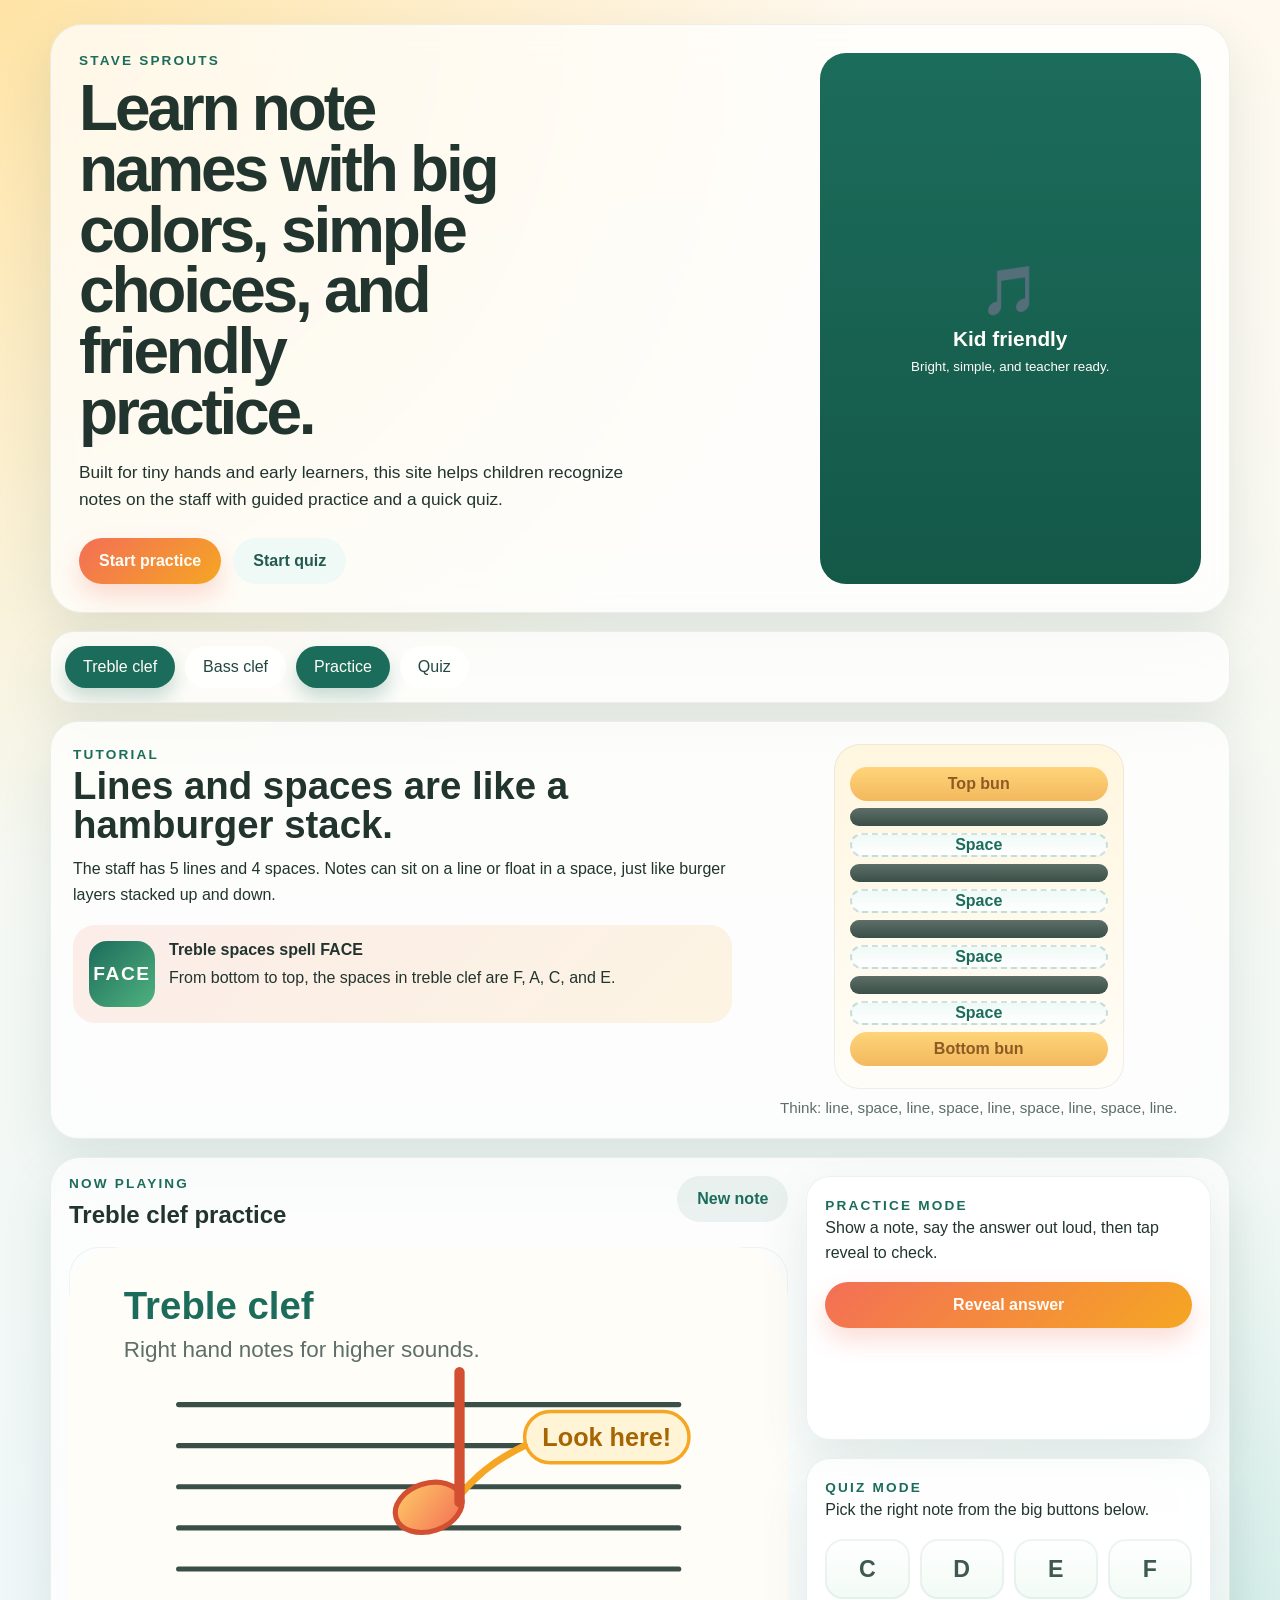
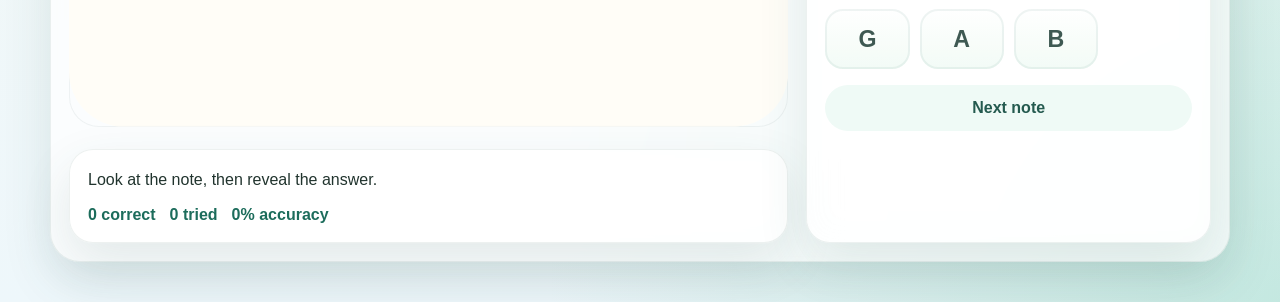
==== stave/index.html @ 457db8d5 "Add Stave Sprouts under /stave" ====
<!doctype html>
<html lang="en">
  <head>
    <meta charset="UTF-8" />
    <meta name="viewport" content="width=device-width, initial-scale=1.0" />
    <meta name="theme-color" content="#1c6c5b" />
    <meta
      name="description"
      content="A playful note-recognition website for young piano learners."
    />
    <title>Stave Sprouts</title>
    <link rel="stylesheet" href="./styles.css" />
  </head>
  <body>
    <main class="shell">
      <section class="hero-card">
        <div class="hero-copy">
          <p class="eyebrow">Stave Sprouts</p>
          <h1>Learn note names with big colors, simple choices, and friendly practice.</h1>
          <p class="lede">
            Built for tiny hands and early learners, this site helps children recognize notes on the staff with guided practice and a quick quiz.
          </p>
          <div class="hero-actions">
            <button type="button" class="primary-button" id="start-practice-home">Start practice</button>
            <button type="button" class="secondary-button" id="start-quiz-home">Start quiz</button>
          </div>
        </div>
        <div class="hero-badge">
          <span>🎵</span>
          <strong>Kid friendly</strong>
          <small>Bright, simple, and teacher ready.</small>
        </div>
      </section>

      <section class="mode-bar" aria-label="Learning modes">
        <button type="button" class="chip chip-active" id="treble-chip">Treble clef</button>
        <button type="button" class="chip" id="bass-chip">Bass clef</button>
        <button type="button" class="chip chip-active" id="practice-chip">Practice</button>
        <button type="button" class="chip" id="quiz-chip">Quiz</button>
      </section>

      <section class="tutorial-card" aria-labelledby="tutorial-title">
        <div class="tutorial-copy">
          <p class="panel-label">Tutorial</p>
          <h2 id="tutorial-title">Lines and spaces are like a hamburger stack.</h2>
          <p>
            The staff has 5 lines and 4 spaces. Notes can sit on a line or float in a space, just like burger layers stacked up and down.
          </p>
          <div class="tutorial-tip">
            <span class="tip-badge">FACE</span>
            <div>
              <strong>Treble spaces spell FACE</strong>
              <p>From bottom to top, the spaces in treble clef are F, A, C, and E.</p>
            </div>
          </div>
        </div>

        <div class="tutorial-visuals">
          <div class="cartoon-stack" aria-hidden="true">
            <div class="stack-item stack-top">Top bun</div>
            <div class="stack-item stack-line">Line</div>
            <div class="stack-item stack-space">Space</div>
            <div class="stack-item stack-line">Line</div>
            <div class="stack-item stack-space">Space</div>
            <div class="stack-item stack-line">Line</div>
            <div class="stack-item stack-space">Space</div>
            <div class="stack-item stack-line">Line</div>
            <div class="stack-item stack-space">Space</div>
            <div class="stack-item stack-bottom">Bottom bun</div>
          </div>
          <p class="tutorial-caption">Think: line, space, line, space, line, space, line, space, line.</p>
        </div>
      </section>

      <section class="workspace">
        <div class="board-panel">
          <div class="panel-header">
            <div>
              <p class="panel-label">Now playing</p>
              <h2 id="mode-title">Choose practice or quiz</h2>
            </div>
            <button type="button" class="ghost-button" id="next-note" disabled>New note</button>
          </div>

          <div id="board-stage"></div>

          <div class="status-card" aria-live="polite">
            <p id="message">Tap a note to start the game.</p>
            <div class="score-row" id="score-row">
              <span>0 correct</span>
              <span>0 tried</span>
              <span>0% accuracy</span>
            </div>
          </div>
        </div>

        <aside class="side-panel">
          <div class="panel-block">
            <p class="panel-label">Practice mode</p>
            <p>Show a note, say the answer out loud, then tap reveal to check.</p>
            <button type="button" class="primary-button full" id="reveal-answer" disabled>Reveal answer</button>
          </div>

          <div class="panel-block">
            <p class="panel-label">Quiz mode</p>
            <p>Pick the right note from the big buttons below.</p>
            <div class="answer-grid" id="answer-grid" aria-label="Note answers"></div>
            <button type="button" class="secondary-button full" id="next-note-quiz" disabled>Next note</button>
          </div>
        </aside>
      </section>
    </main>

    <script type="module" src="./app.js"></script>
  </body>
</html>
---- stave/styles.css ----
:root {
  color-scheme: light;
  font-family: 'Trebuchet MS', 'Comic Sans MS', 'Segoe UI', sans-serif;
  color: #21342e;
  background:
    radial-gradient(circle at top left, rgba(255, 210, 105, 0.55), transparent 38%),
    radial-gradient(circle at bottom right, rgba(118, 204, 175, 0.35), transparent 32%),
    linear-gradient(180deg, #fff9ef 0%, #f3f8f4 55%, #eef7fb 100%);
}

* {
  box-sizing: border-box;
}

body {
  margin: 0;
  min-width: 320px;
  min-height: 100vh;
  background: transparent;
}

button {
  font: inherit;
}

.shell {
  width: min(1180px, calc(100% - 32px));
  margin: 0 auto;
  padding: 24px 0 40px;
}

.hero-card,
.workspace,
.mode-bar,
.panel-block,
.status-card {
  backdrop-filter: blur(16px);
  background: rgba(255, 255, 255, 0.72);
  border: 1px solid rgba(35, 76, 66, 0.08);
  box-shadow: 0 20px 50px rgba(47, 92, 80, 0.12);
}

.hero-card {
  display: grid;
  grid-template-columns: 1.7fr 0.9fr;
  gap: 20px;
  align-items: stretch;
  border-radius: 32px;
  padding: 28px;
}

.hero-copy h1 {
  margin: 0;
  max-width: 12ch;
  font-size: clamp(2.2rem, 5vw, 4.9rem);
  line-height: 0.95;
  letter-spacing: -0.05em;
}

.eyebrow,
.panel-label {
  margin: 0 0 10px;
  color: #1c6c5b;
  font-size: 0.85rem;
  font-weight: 800;
  letter-spacing: 0.16em;
  text-transform: uppercase;
}

.lede {
  max-width: 58ch;
  margin: 16px 0 0;
  font-size: 1.08rem;
  line-height: 1.6;
}

.hero-actions {
  display: flex;
  gap: 12px;
  margin-top: 24px;
  flex-wrap: wrap;
}

.primary-button,
.secondary-button,
.ghost-button,
.chip,
.answer-button {
  border: 0;
  cursor: pointer;
  transition: transform 160ms ease, box-shadow 160ms ease, background-color 160ms ease, opacity 160ms ease;
}

.primary-button,
.secondary-button,
.ghost-button {
  border-radius: 999px;
  padding: 14px 20px;
  font-weight: 800;
}

.primary-button {
  color: #fffdf8;
  background: linear-gradient(135deg, #f36f56, #f5a623);
  box-shadow: 0 12px 24px rgba(243, 111, 86, 0.24);
}

.secondary-button {
  color: #245a4f;
  background: #effaf6;
}

.ghost-button {
  color: #1c6c5b;
  background: rgba(28, 108, 91, 0.08);
}

.primary-button:hover,
.secondary-button:hover,
.ghost-button:hover,
.chip:hover,
.answer-button:hover {
  transform: translateY(-2px);
}

.primary-button:disabled,
.secondary-button:disabled,
.ghost-button:disabled,
.chip:disabled,
.answer-button:disabled {
  cursor: not-allowed;
  opacity: 0.55;
  transform: none;
}

.hero-badge {
  display: grid;
  place-content: center;
  gap: 8px;
  min-height: 100%;
  padding: 20px;
  border-radius: 26px;
  text-align: center;
  color: #fffdf8;
  background: linear-gradient(180deg, #1c6c5b 0%, #145848 100%);
}

.hero-badge span {
  font-size: 3rem;
}

.hero-badge strong {
  font-size: 1.3rem;
}

.mode-bar {
  display: flex;
  gap: 10px;
  margin-top: 18px;
  padding: 14px;
  border-radius: 24px;
  overflow-x: auto;
}

.tutorial-card {
  display: grid;
  grid-template-columns: 1.3fr 0.9fr;
  gap: 18px;
  margin-top: 18px;
  padding: 22px;
  border-radius: 28px;
  backdrop-filter: blur(16px);
  background: rgba(255, 255, 255, 0.74);
  border: 1px solid rgba(35, 76, 66, 0.08);
  box-shadow: 0 20px 50px rgba(47, 92, 80, 0.12);
}

.tutorial-copy h2 {
  margin: 0 0 12px;
  font-size: clamp(1.5rem, 3vw, 2.4rem);
  line-height: 1.02;
}

.tutorial-copy p {
  margin: 0;
  line-height: 1.6;
}

.tutorial-tip {
  display: flex;
  gap: 14px;
  align-items: start;
  margin-top: 18px;
  padding: 16px;
  border-radius: 22px;
  background: linear-gradient(135deg, rgba(243, 111, 86, 0.12), rgba(245, 166, 35, 0.12));
}

.tip-badge {
  display: grid;
  place-items: center;
  min-width: 66px;
  min-height: 66px;
  border-radius: 18px;
  color: #fffdf8;
  background: linear-gradient(135deg, #1c6c5b, #4fb27f);
  font-size: 1.2rem;
  font-weight: 900;
  letter-spacing: 0.08em;
}

.tutorial-tip strong {
  display: block;
  margin-bottom: 6px;
}

.tutorial-visuals {
  display: grid;
  place-items: center;
  gap: 10px;
}

.cartoon-stack {
  width: min(100%, 290px);
  padding: 16px;
  border-radius: 26px;
  background: linear-gradient(180deg, #fff6df 0%, #fffdf8 100%);
  box-shadow: inset 0 0 0 1px rgba(35, 76, 66, 0.08);
}

.stack-item {
  display: grid;
  place-items: center;
  margin: 7px 0;
  border-radius: 999px;
  font-weight: 900;
}

.stack-top,
.stack-bottom {
  min-height: 34px;
  color: #8b5b23;
  background: linear-gradient(180deg, #ffd47a, #f3b85d);
}

.stack-line {
  min-height: 16px;
  color: transparent;
  background: linear-gradient(180deg, #5d6f68, #3a4f47);
}

.stack-space {
  min-height: 24px;
  color: #1c6c5b;
  background: linear-gradient(180deg, #effaf6, #ffffff);
  border: 2px dashed rgba(28, 108, 91, 0.2);
}

.tutorial-caption {
  margin: 0;
  text-align: center;
  color: #5d6f68;
  font-size: 0.95rem;
}

.chip {
  border-radius: 999px;
  padding: 12px 18px;
  color: #23463f;
  background: rgba(255, 255, 255, 0.84);
  white-space: nowrap;
}

.chip-active {
  color: #fffdf8;
  background: #1c6c5b;
  box-shadow: 0 10px 18px rgba(28, 108, 91, 0.24);
}

.workspace {
  display: grid;
  grid-template-columns: 1.6fr 0.9fr;
  gap: 18px;
  margin-top: 18px;
  padding: 18px;
  border-radius: 30px;
}

.board-panel,
.side-panel {
  display: grid;
  gap: 18px;
}

.panel-header {
  display: flex;
  justify-content: space-between;
  align-items: start;
  gap: 16px;
}

.panel-header h2 {
  margin: 0;
  font-size: 1.5rem;
}

.note-board {
  width: 100%;
  height: auto;
  border-radius: 30px;
  box-shadow: inset 0 0 0 1px rgba(35, 76, 66, 0.06);
}

.staff-line {
  stroke: #3a4f47;
  stroke-width: 3;
  stroke-linecap: round;
}

.ledger-line {
  stroke: #3a4f47;
  stroke-width: 3;
  stroke-linecap: round;
}

.note-head {
  fill: url(#noteFill);
  stroke: #d34f31;
  stroke-width: 3;
  transform: rotate(-14deg);
  transform-origin: center;
}

.note-stem {
  fill: #d34f31;
}

.staff-label {
  fill: #1c6c5b;
  font-size: 1.4rem;
  font-weight: 800;
}

.staff-caption {
  fill: #5d6f68;
  font-size: 0.82rem;
}

.staff-prompt {
  fill: #a66500;
  font-size: 0.92rem;
  font-weight: 900;
}

.staff-feedback {
  fill: #8b5900;
  font-size: 0.88rem;
  font-weight: 900;
}

.sparkle {
  fill: rgba(255, 205, 96, 0.9);
}

.status-card,
.panel-block {
  border-radius: 24px;
  padding: 18px;
}

.status-card p,
.panel-block p {
  margin: 0;
  line-height: 1.55;
}

.score-row {
  display: flex;
  gap: 14px;
  flex-wrap: wrap;
  margin-top: 14px;
  color: #1c6c5b;
  font-weight: 800;
}

.full {
  width: 100%;
  margin-top: 16px;
}

.answer-grid {
  display: grid;
  grid-template-columns: repeat(4, minmax(0, 1fr));
  gap: 10px;
  margin-top: 16px;
}

.answer-button {
  min-height: 60px;
  border-radius: 18px;
  padding: 12px;
  color: #24433b;
  background: linear-gradient(180deg, #ffffff 0%, #f1fbf5 100%);
  box-shadow: inset 0 0 0 2px rgba(28, 108, 91, 0.08);
  font-size: 1.45rem;
  font-weight: 900;
}

.answer-idle {
  opacity: 0.88;
}

.answer-correct {
  color: #fffdf8;
  background: linear-gradient(135deg, #4fb27f, #1c6c5b);
}

.answer-wrong {
  color: #fffdf8;
  background: linear-gradient(135deg, #f36f56, #cf4d48);
}

@media (max-width: 920px) {
  .hero-card,
  .tutorial-card,
  .workspace {
    grid-template-columns: 1fr;
  }

  .hero-copy h1 {
    max-width: none;
  }
}

@media (max-width: 640px) {
  .shell {
    width: min(100% - 20px, 1180px);
    padding-top: 10px;
  }

  .hero-card,
  .tutorial-card,
  .workspace {
    padding: 16px;
    border-radius: 24px;
  }

  .answer-grid {
    grid-template-columns: repeat(2, minmax(0, 1fr));
  }

  .panel-header {
    flex-direction: column;
  }
}
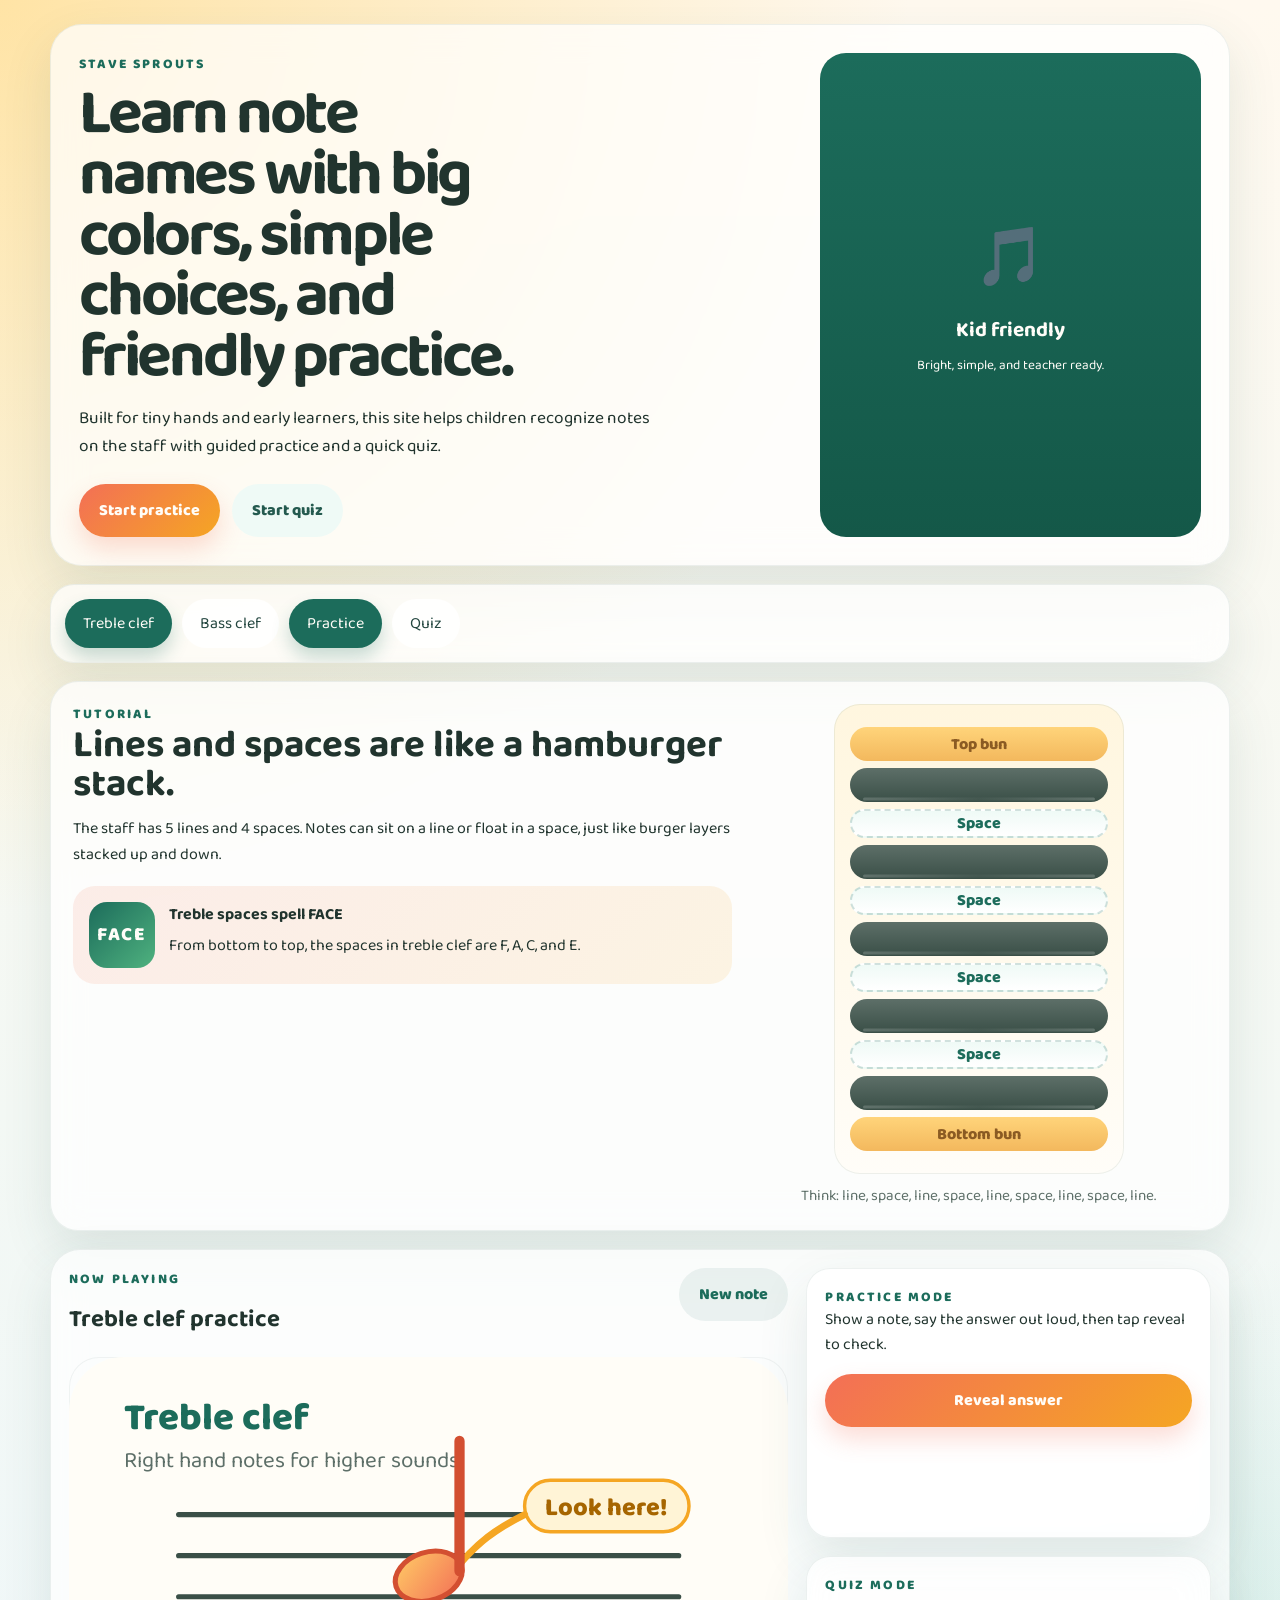
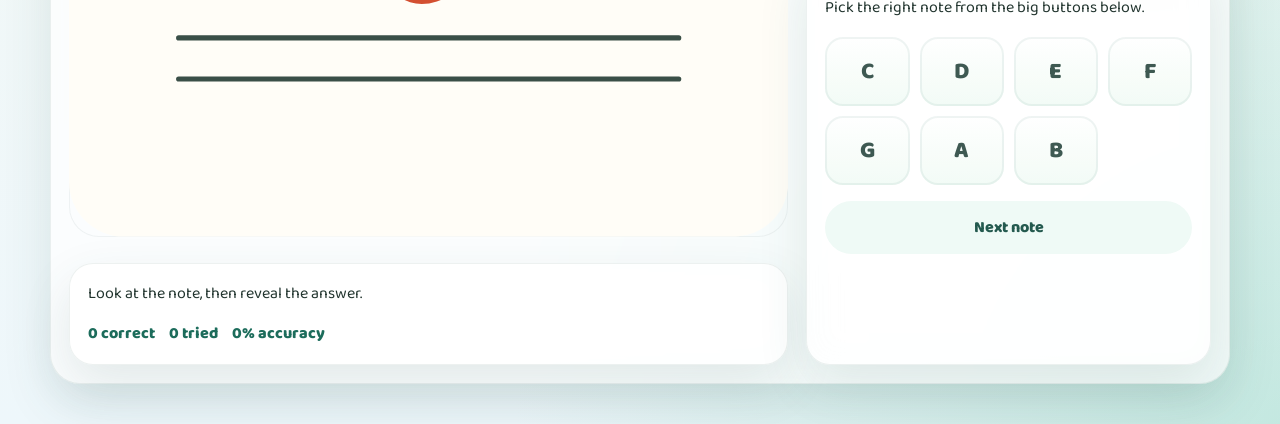
==== commit 2272becc: "Tutorial: add fifth staff line and kid-friendly styles" ====
--- a/stave/index.html
+++ b/stave/index.html
@@ -9,6 +9,9 @@
       content="A playful note-recognition website for young piano learners."
     />
     <title>Stave Sprouts</title>
+    <link rel="preconnect" href="https://fonts.googleapis.com">
+    <link rel="preconnect" href="https://fonts.gstatic.com" crossorigin>
+    <link href="https://fonts.googleapis.com/css2?family=Baloo+2:wght@400;700;800&display=swap" rel="stylesheet">
     <link rel="stylesheet" href="./styles.css" />
   </head>
   <body>
@@ -65,8 +68,9 @@
             <div class="stack-item stack-line">Line</div>
             <div class="stack-item stack-space">Space</div>
             <div class="stack-item stack-line">Line</div>
-            <div class="stack-item stack-space">Space</div>
-            <div class="stack-item stack-bottom">Bottom bun</div>
+              <div class="stack-item stack-space">Space</div>
+              <div class="stack-item stack-line">Line</div>
+              <div class="stack-item stack-bottom">Bottom bun</div>
           </div>
           <p class="tutorial-caption">Think: line, space, line, space, line, space, line, space, line.</p>
         </div>
--- a/stave/styles.css
+++ b/stave/styles.css
@@ -1,6 +1,6 @@
 :root {
   color-scheme: light;
-  font-family: 'Trebuchet MS', 'Comic Sans MS', 'Segoe UI', sans-serif;
+  font-family: 'Baloo 2', 'Trebuchet MS', 'Comic Sans MS', 'Segoe UI', sans-serif;
   color: #21342e;
   background:
     radial-gradient(circle at top left, rgba(255, 210, 105, 0.55), transparent 38%),
@@ -146,7 +146,10 @@
 }
 
 .hero-badge span {
-  font-size: 3rem;
+  font-size: 3.6rem;
+  display: inline-block;
+  transform-origin: center;
+  animation: float 3000ms ease-in-out infinite;
 }
 
 .hero-badge strong {
@@ -236,6 +239,29 @@
   font-weight: 900;
 }
 
+.stack-item {
+  transition: transform 220ms cubic-bezier(.2,.9,.2,1), box-shadow 220ms;
+}
+
+.stack-item:hover{ transform: translateY(-6px) scale(1.02); box-shadow: 0 14px 30px rgba(24,58,46,0.12); }
+
+.stack-line::after{ content: ""; display:block; height:3px; width:90%; background:linear-gradient(90deg,#ffffff,#fff3,#ffffff); border-radius:999px; opacity:0.18; margin-top:6px; transform:translateY(-50%);}
+
+.primary-button {
+  animation: gentle-pop 2400ms ease-in-out infinite;
+}
+
+@keyframes gentle-pop {
+  0%,100% { transform: translateY(0); }
+  50% { transform: translateY(-4px) scale(1.02); }
+}
+
+@keyframes float {
+  0% { transform: translateY(0); }
+  50% { transform: translateY(-6px); }
+  100% { transform: translateY(0); }
+}
+
 .stack-top,
 .stack-bottom {
   min-height: 34px;
@@ -398,7 +424,7 @@
 .answer-button {
   min-height: 60px;
   border-radius: 18px;
-  padding: 12px;
+  padding: 16px;
   color: #24433b;
   background: linear-gradient(180deg, #ffffff 0%, #f1fbf5 100%);
   box-shadow: inset 0 0 0 2px rgba(28, 108, 91, 0.08);
@@ -406,6 +432,17 @@
   font-weight: 900;
 }
 
+.answer-button:active{ transform: scale(.98); }
+.answer-button{ transition: transform 160ms ease, box-shadow 160ms ease; }
+
+.sparkle-anim{ animation: sparkle 1400ms linear infinite; }
+
+@keyframes sparkle {
+  0% { filter: drop-shadow(0 0 0 rgba(255,205,96,0)); }
+  50% { filter: drop-shadow(0 6px 12px rgba(255,205,96,0.18)); }
+  100% { filter: drop-shadow(0 0 0 rgba(255,205,96,0)); }
+}
+
 .answer-idle {
   opacity: 0.88;
 }
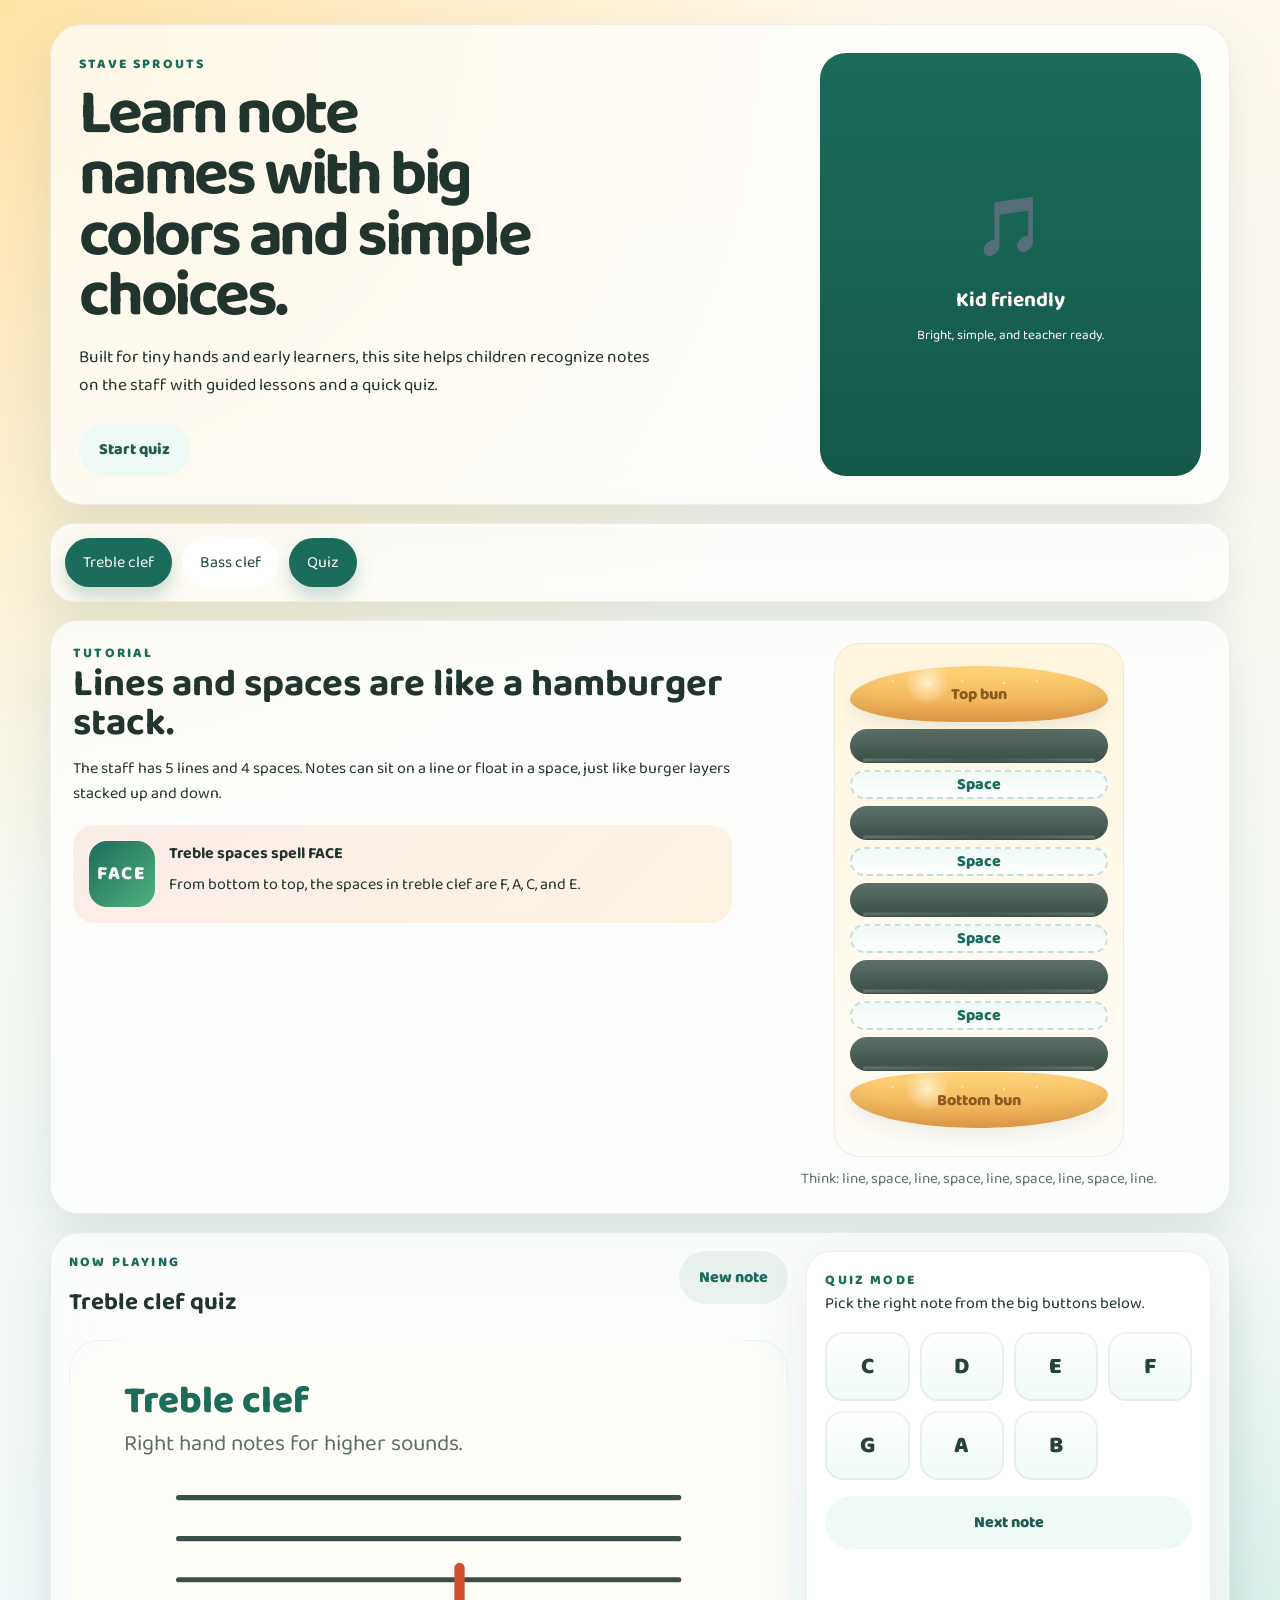
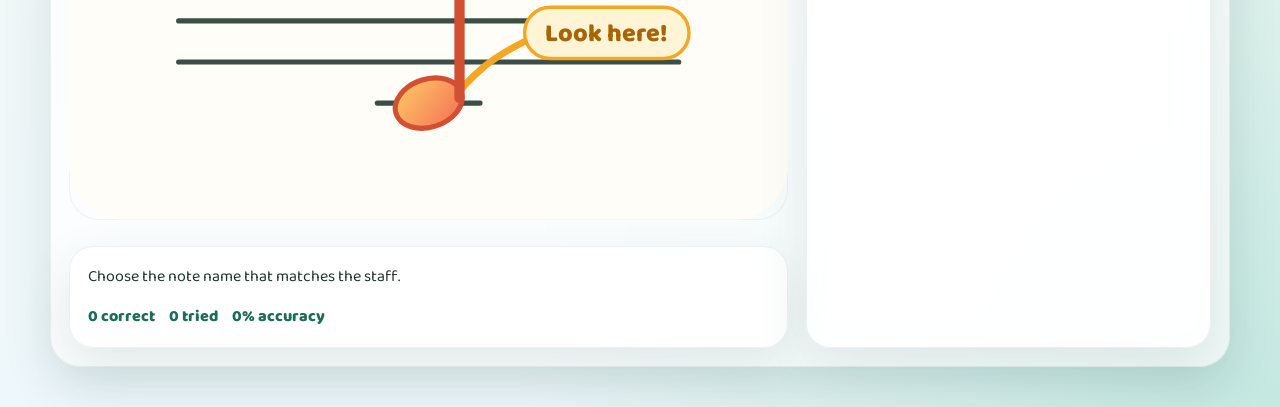
==== commit 39ab1a67: "new func" ====
--- a/stave/index.html
+++ b/stave/index.html
@@ -19,12 +19,11 @@
       <section class="hero-card">
         <div class="hero-copy">
           <p class="eyebrow">Stave Sprouts</p>
-          <h1>Learn note names with big colors, simple choices, and friendly practice.</h1>
+          <h1>Learn note names with big colors and simple choices.</h1>
           <p class="lede">
-            Built for tiny hands and early learners, this site helps children recognize notes on the staff with guided practice and a quick quiz.
+            Built for tiny hands and early learners, this site helps children recognize notes on the staff with guided lessons and a quick quiz.
           </p>
           <div class="hero-actions">
-            <button type="button" class="primary-button" id="start-practice-home">Start practice</button>
             <button type="button" class="secondary-button" id="start-quiz-home">Start quiz</button>
           </div>
         </div>
@@ -38,7 +37,7 @@
       <section class="mode-bar" aria-label="Learning modes">
         <button type="button" class="chip chip-active" id="treble-chip">Treble clef</button>
         <button type="button" class="chip" id="bass-chip">Bass clef</button>
-        <button type="button" class="chip chip-active" id="practice-chip">Practice</button>
+        <!-- Practice mode removed -->
         <button type="button" class="chip" id="quiz-chip">Quiz</button>
       </section>
 
@@ -81,7 +80,7 @@
           <div class="panel-header">
             <div>
               <p class="panel-label">Now playing</p>
-              <h2 id="mode-title">Choose practice or quiz</h2>
+              <h2 id="mode-title">Choose quiz</h2>
             </div>
             <button type="button" class="ghost-button" id="next-note" disabled>New note</button>
           </div>
@@ -99,11 +98,7 @@
         </div>
 
         <aside class="side-panel">
-          <div class="panel-block">
-            <p class="panel-label">Practice mode</p>
-            <p>Show a note, say the answer out loud, then tap reveal to check.</p>
-            <button type="button" class="primary-button full" id="reveal-answer" disabled>Reveal answer</button>
-          </div>
+          <!-- Practice panel removed -->
 
           <div class="panel-block">
             <p class="panel-label">Quiz mode</p>
@@ -116,5 +111,17 @@
     </main>
 
     <script type="module" src="./app.js"></script>
+    <div id="correct-overlay" class="correct-overlay" aria-hidden="true">
+      <div class="ribbon-container" aria-hidden="true">
+        <div class="ribbon ribbon-1"></div>
+        <div class="ribbon ribbon-2"></div>
+        <div class="ribbon ribbon-3"></div>
+      </div>
+      <div class="overlay-card" role="dialog" aria-modal="true" aria-labelledby="overlay-title">
+        <h3 id="overlay-title">Great job!</h3>
+        <p class="overlay-message">You got it right.</p>
+        <button id="overlay-next-note" class="primary-button">Next note</button>
+      </div>
+    </div>
   </body>
 </html>
--- a/stave/styles.css
+++ b/stave/styles.css
@@ -264,10 +264,88 @@
 
 .stack-top,
 .stack-bottom {
-  min-height: 34px;
+  min-height: 56px;
   color: #8b5b23;
-  background: linear-gradient(180deg, #ffd47a, #f3b85d);
-}
+  position: relative;
+  border-radius: 50% 50% 40% 40% / 60% 60% 40% 40%;
+  background: radial-gradient(circle at 30% 30%, rgba(255, 243, 209, 0.9) 0%, rgba(255,243,209,0.0) 12%), linear-gradient(180deg, #ffd47a 0%, #f3b85d 60%, #e69b4a 100%);
+  box-shadow: inset 0 -8px 18px rgba(0,0,0,0.06), 0 8px 18px rgba(21,46,34,0.08);
+  overflow: visible;
+}
+
+.stack-top::after,
+.stack-bottom::after {
+  /* sesame seed scatter */
+  content: "";
+  position: absolute;
+  left: 10%;
+  right: 10%;
+  top: 18%;
+  height: 36%;
+  background-image: radial-gradient(circle at 8% 20%, #fff7d9 0.8px, transparent 1px),
+                    radial-gradient(circle at 26% 36%, #fff7d9 0.9px, transparent 1px),
+                    radial-gradient(circle at 42% 18%, #fff7d9 0.85px, transparent 1px),
+                    radial-gradient(circle at 62% 32%, #fff7d9 0.9px, transparent 1px),
+                    radial-gradient(circle at 78% 20%, #fff7d9 0.8px, transparent 1px);
+  background-size: 100% 100%;
+  pointer-events: none;
+  opacity: 0.95;
+}
+
+.stack-bottom {
+  /* flip the shape for the bottom bun */
+  border-radius: 40% 40% 50% 50% / 40% 40% 60% 60%;
+  transform: translateY(-6px);
+}
+
+/* Correct-answer overlay */
+.correct-overlay {
+  position: fixed;
+  inset: 0;
+  display: grid;
+  place-items: center;
+  background: rgba(12, 24, 18, 0.36);
+  z-index: 1200;
+  opacity: 0;
+  pointer-events: none;
+  transition: opacity 260ms ease;
+}
+.correct-overlay.show {
+  opacity: 1;
+  pointer-events: auto;
+}
+.ribbon-container {
+  position: absolute;
+  inset: 0;
+  overflow: hidden;
+  pointer-events: none;
+}
+.ribbon {
+  position: absolute;
+  left: -20%;
+  width: 140%;
+  height: 22vh;
+  transform: rotate(-16deg) translateY(-8vh);
+  filter: drop-shadow(0 8px 18px rgba(0,0,0,0.12));
+  opacity: 0.95;
+}
+.ribbon-1 { background: linear-gradient(90deg,#ffd47a,#f3b85d); top: 8vh; }
+.ribbon-2 { background: linear-gradient(90deg,#ff9f80,#ffcc66); top: 22vh; opacity:0.9 }
+.ribbon-3 { background: linear-gradient(90deg,#8ad3a3,#4fb27f); top: 36vh; opacity:0.85 }
+
+.overlay-card {
+  position: relative;
+  background: #fffef9;
+  border-radius: 18px;
+  padding: 22px 28px;
+  box-shadow: 0 30px 60px rgba(21,46,34,0.18);
+  text-align: center;
+  z-index: 1210;
+  transform: translateY(8px);
+}
+.overlay-card h3 { margin: 0 0 8px; font-size: 1.4rem; }
+.overlay-card .overlay-message { margin: 0 0 16px; color: #5d6f68; }
+.overlay-card .primary-button { min-width: 160px; }
 
 .stack-line {
   min-height: 16px;
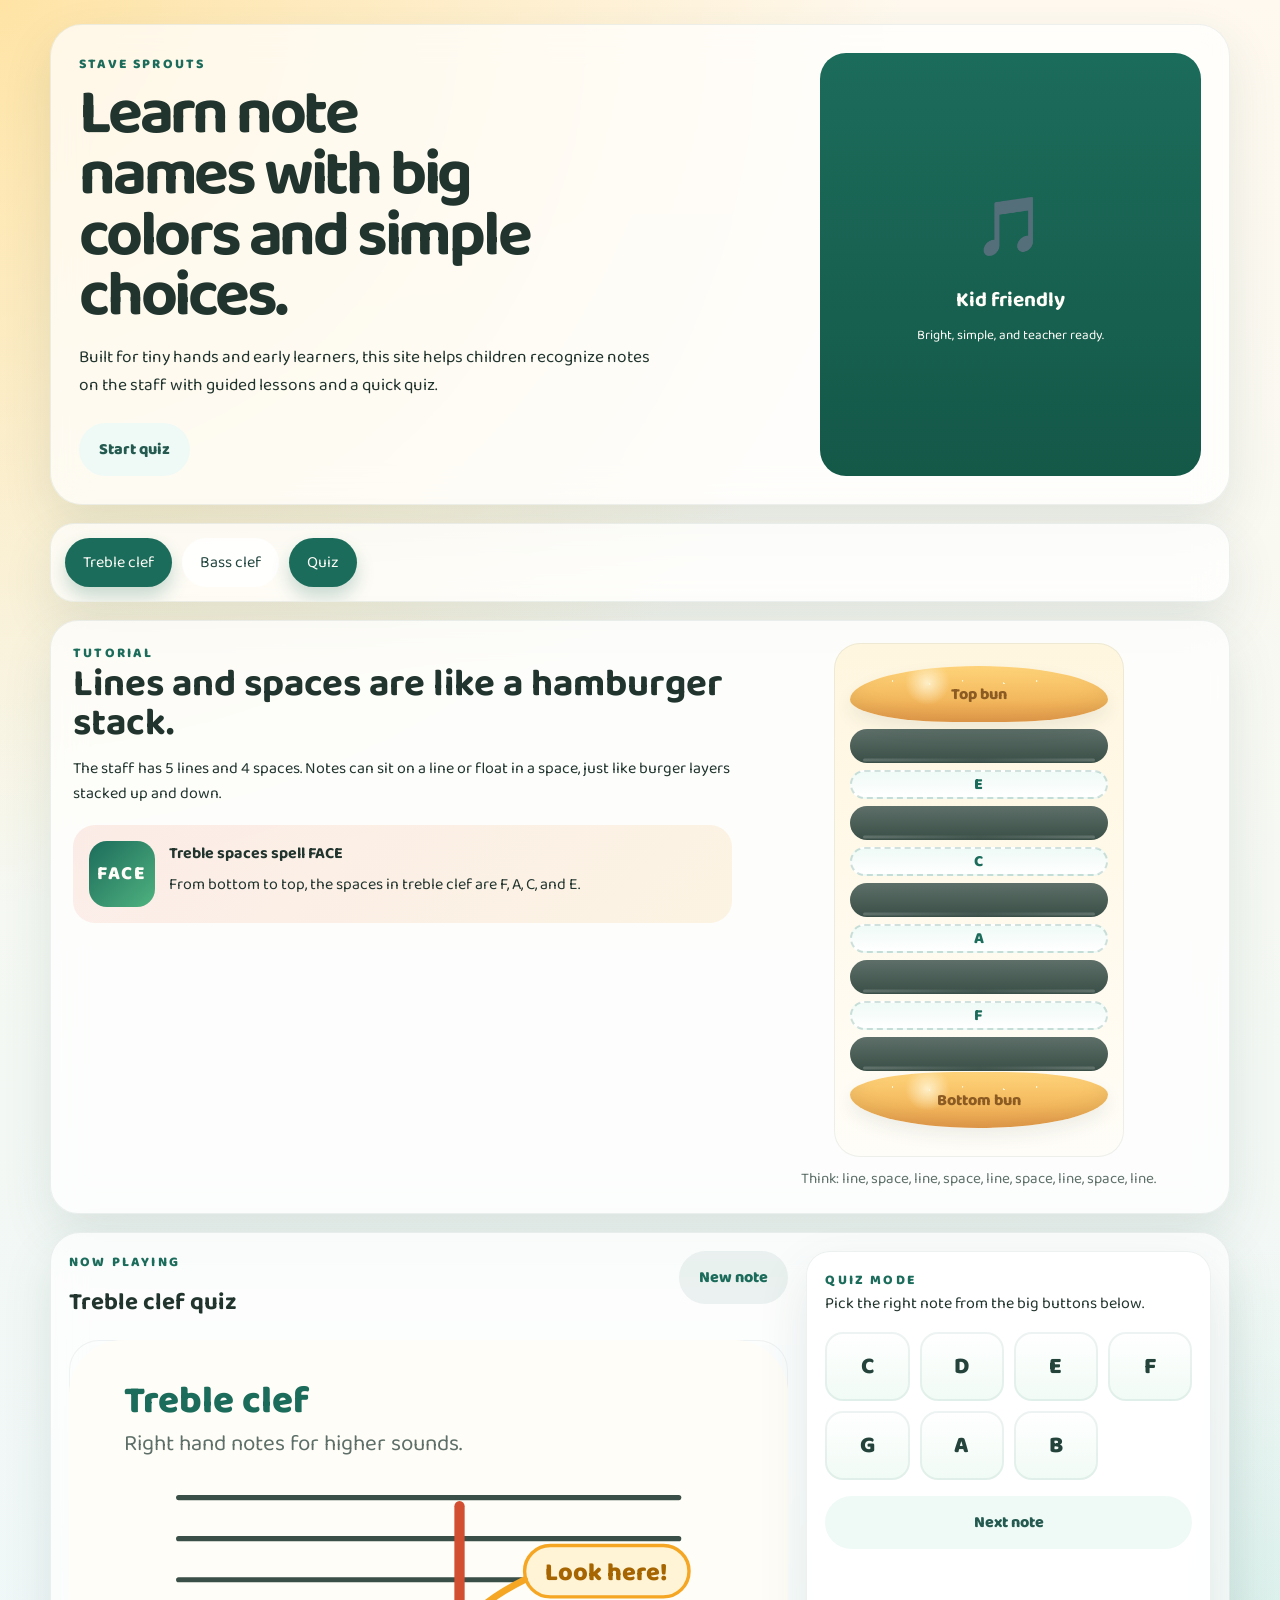
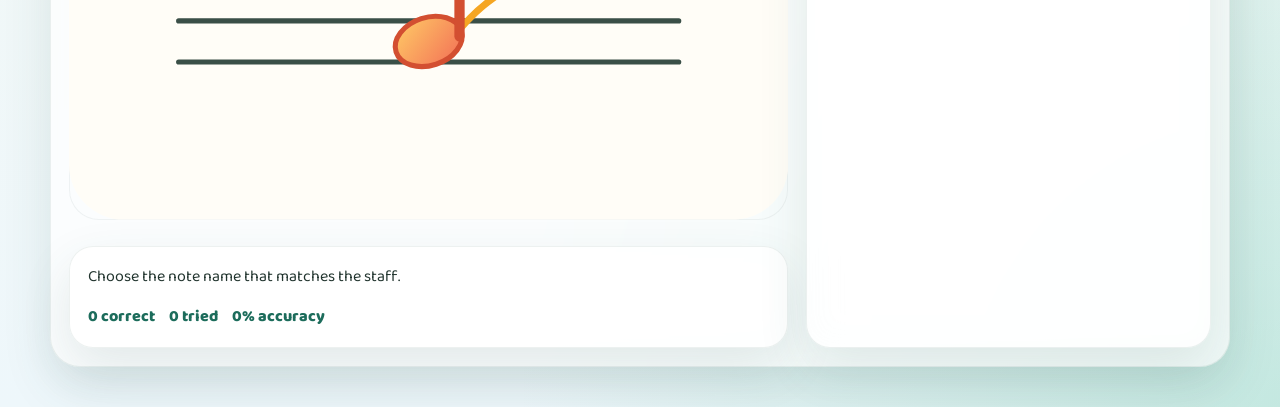
==== commit 8c39ea27: "confetti animation, FACE" ====
--- a/stave/index.html
+++ b/stave/index.html
@@ -61,15 +61,15 @@
           <div class="cartoon-stack" aria-hidden="true">
             <div class="stack-item stack-top">Top bun</div>
             <div class="stack-item stack-line">Line</div>
-            <div class="stack-item stack-space">Space</div>
+            <div class="stack-item stack-space">E</div>
             <div class="stack-item stack-line">Line</div>
-            <div class="stack-item stack-space">Space</div>
+            <div class="stack-item stack-space">C</div>
             <div class="stack-item stack-line">Line</div>
-            <div class="stack-item stack-space">Space</div>
+            <div class="stack-item stack-space">A</div>
             <div class="stack-item stack-line">Line</div>
-              <div class="stack-item stack-space">Space</div>
-              <div class="stack-item stack-line">Line</div>
-              <div class="stack-item stack-bottom">Bottom bun</div>
+            <div class="stack-item stack-space">F</div>
+            <div class="stack-item stack-line">Line</div>
+            <div class="stack-item stack-bottom">Bottom bun</div>
           </div>
           <p class="tutorial-caption">Think: line, space, line, space, line, space, line, space, line.</p>
         </div>
--- a/stave/styles.css
+++ b/stave/styles.css
@@ -320,18 +320,31 @@
   overflow: hidden;
   pointer-events: none;
 }
-.ribbon {
+
+/* Confetti pieces animation */
+.confetti {
   position: absolute;
-  left: -20%;
-  width: 140%;
-  height: 22vh;
-  transform: rotate(-16deg) translateY(-8vh);
-  filter: drop-shadow(0 8px 18px rgba(0,0,0,0.12));
-  opacity: 0.95;
-}
-.ribbon-1 { background: linear-gradient(90deg,#ffd47a,#f3b85d); top: 8vh; }
-.ribbon-2 { background: linear-gradient(90deg,#ff9f80,#ffcc66); top: 22vh; opacity:0.9 }
-.ribbon-3 { background: linear-gradient(90deg,#8ad3a3,#4fb27f); top: 36vh; opacity:0.85 }
+  top: 8%;
+  width: 10px;
+  height: 10px;
+  border-radius: 2px;
+  will-change: transform, opacity;
+  animation: confettiPop 420ms cubic-bezier(.2,.9,.2,1), confettiFall 1400ms linear 120ms forwards;
+}
+
+@keyframes confettiPop {
+  0% { transform: translateY(0) scale(0.2) rotate(0deg); opacity: 0 }
+  40% { transform: translateY(-14vh) scale(1.05) rotate(60deg); opacity: 1 }
+  100% { transform: translateY(-6vh) scale(1) rotate(40deg); }
+}
+
+@keyframes confettiFall {
+  0% { transform: translateY(-6vh) rotate(0deg); opacity: 1 }
+  100% { transform: translateY(34vh) rotate(720deg); opacity: 0 }
+}
+
+/* optional circle confetti */
+.confetti.circle { border-radius: 50%; }
 
 .overlay-card {
   position: relative;
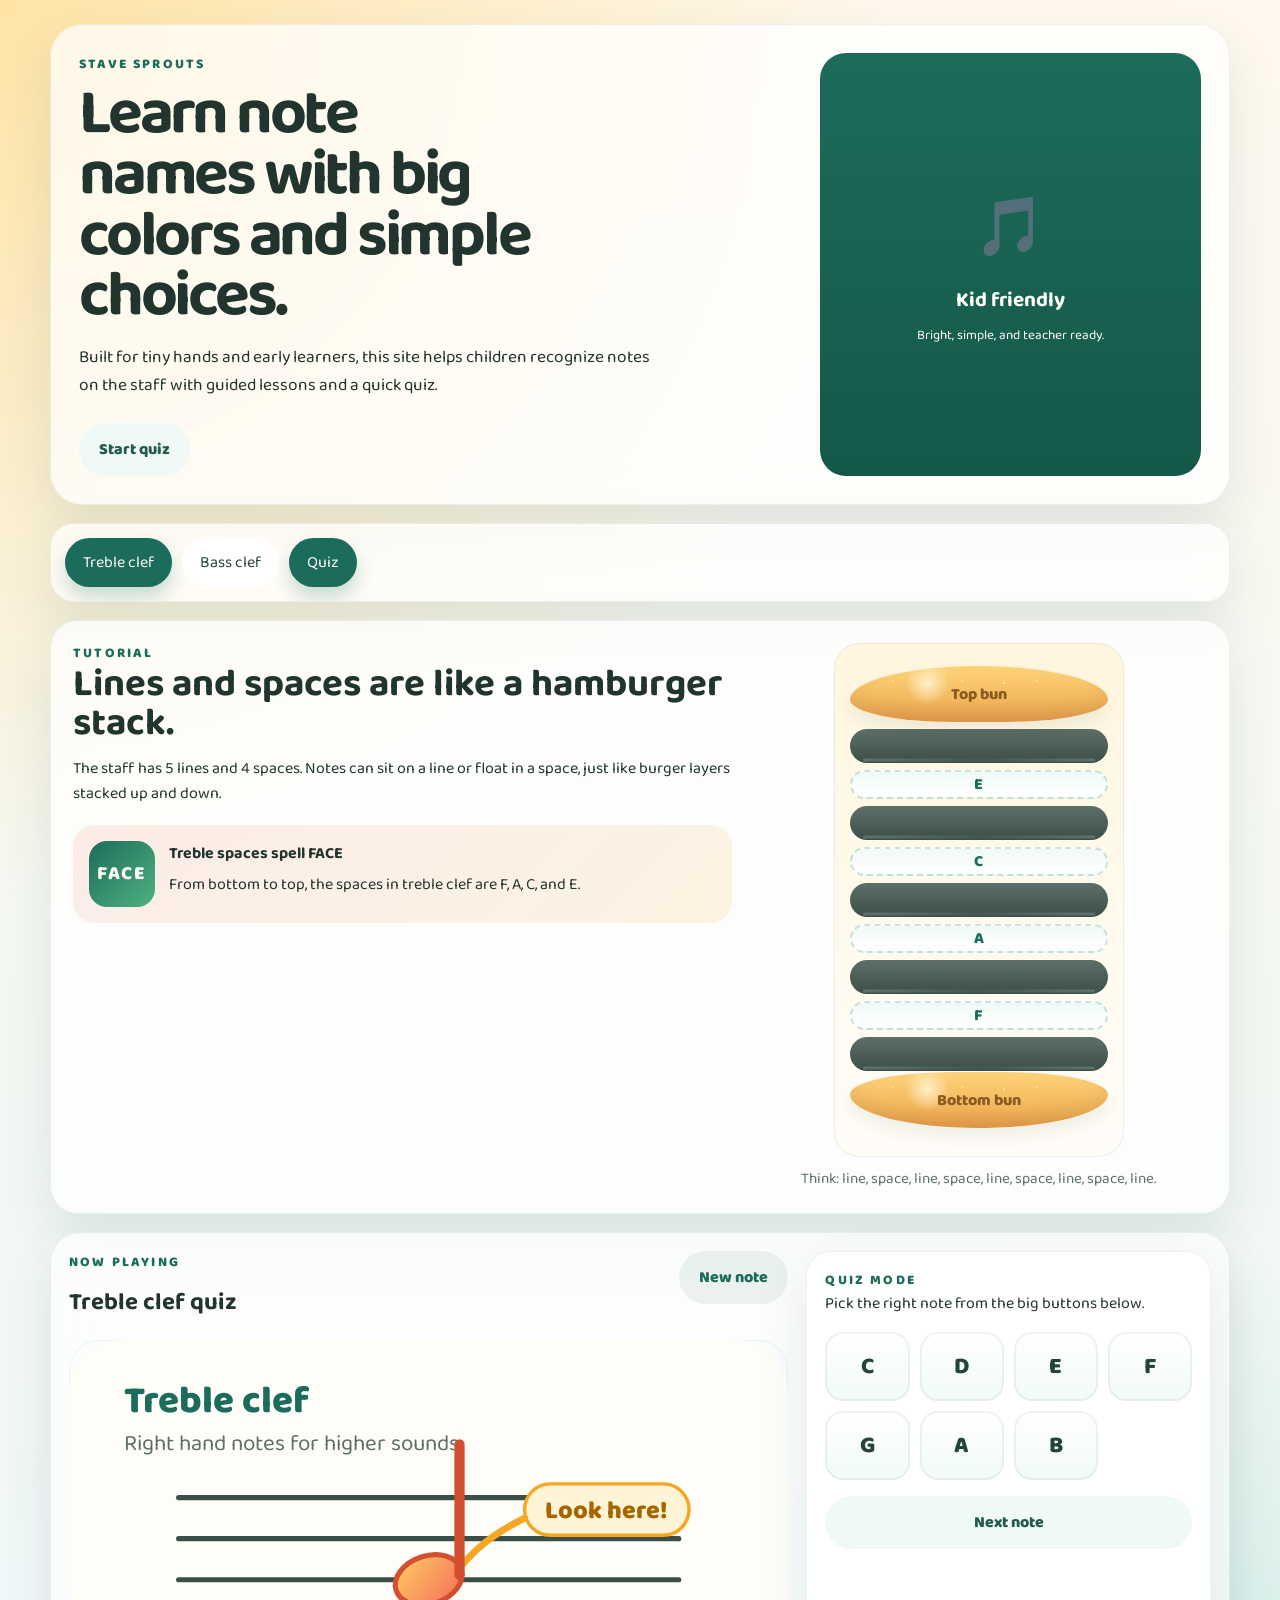
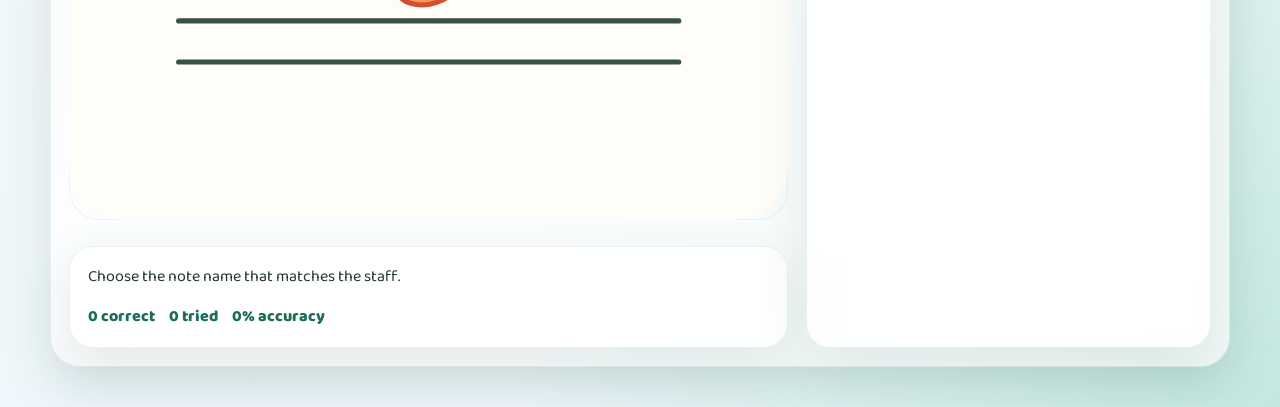
==== commit 9166c111: "confetti fix" ====
--- a/stave/index.html
+++ b/stave/index.html
@@ -112,13 +112,11 @@
 
     <script type="module" src="./app.js"></script>
     <div id="correct-overlay" class="correct-overlay" aria-hidden="true">
+      <canvas id="confetti-canvas" aria-hidden="true"></canvas>
       <div class="ribbon-container" aria-hidden="true">
-        <div class="ribbon ribbon-1"></div>
-        <div class="ribbon ribbon-2"></div>
-        <div class="ribbon ribbon-3"></div>
       </div>
-      <div class="overlay-card" role="dialog" aria-modal="true" aria-labelledby="overlay-title">
-        <h3 id="overlay-title">Great job!</h3>
+      <div class="overlay-card" role="dialog" aria-modal="true" aria-labelledby="cheers">
+        <h3 id="cheers">Great job!</h3>
         <p class="overlay-message">You got it right.</p>
         <button id="overlay-next-note" class="primary-button">Next note</button>
       </div>
--- a/stave/styles.css
+++ b/stave/styles.css
@@ -310,6 +310,13 @@
   pointer-events: none;
   transition: opacity 260ms ease;
 }
+.correct-overlay canvas {
+  position: absolute;
+  inset: 0;
+  width: 100%;
+  height: 100%;
+  display: block;
+}
 .correct-overlay.show {
   opacity: 1;
   pointer-events: auto;
@@ -320,31 +327,6 @@
   overflow: hidden;
   pointer-events: none;
 }
-
-/* Confetti pieces animation */
-.confetti {
-  position: absolute;
-  top: 8%;
-  width: 10px;
-  height: 10px;
-  border-radius: 2px;
-  will-change: transform, opacity;
-  animation: confettiPop 420ms cubic-bezier(.2,.9,.2,1), confettiFall 1400ms linear 120ms forwards;
-}
-
-@keyframes confettiPop {
-  0% { transform: translateY(0) scale(0.2) rotate(0deg); opacity: 0 }
-  40% { transform: translateY(-14vh) scale(1.05) rotate(60deg); opacity: 1 }
-  100% { transform: translateY(-6vh) scale(1) rotate(40deg); }
-}
-
-@keyframes confettiFall {
-  0% { transform: translateY(-6vh) rotate(0deg); opacity: 1 }
-  100% { transform: translateY(34vh) rotate(720deg); opacity: 0 }
-}
-
-/* optional circle confetti */
-.confetti.circle { border-radius: 50%; }
 
 .overlay-card {
   position: relative;
@@ -357,8 +339,32 @@
   transform: translateY(8px);
 }
 .overlay-card h3 { margin: 0 0 8px; font-size: 1.4rem; }
+.overlay-card #cheers {
+  margin: 0 0 8px;
+  font-size: 3rem;
+  color: #ff5733;
+  font-weight: bold;
+  opacity: 0;
+  animation: animateText 4s ease-in-out infinite;
+  z-index: 10;
+}
 .overlay-card .overlay-message { margin: 0 0 16px; color: #5d6f68; }
 .overlay-card .primary-button { min-width: 160px; }
+
+@keyframes animateText {
+  0% {
+    opacity: 0;
+    transform: translateY(40px);
+  }
+  50% {
+    opacity: 1;
+    transform: translateY(0);
+  }
+  100% {
+    opacity: 0;
+    transform: translateY(-40px);
+  }
+}
 
 .stack-line {
   min-height: 16px;
